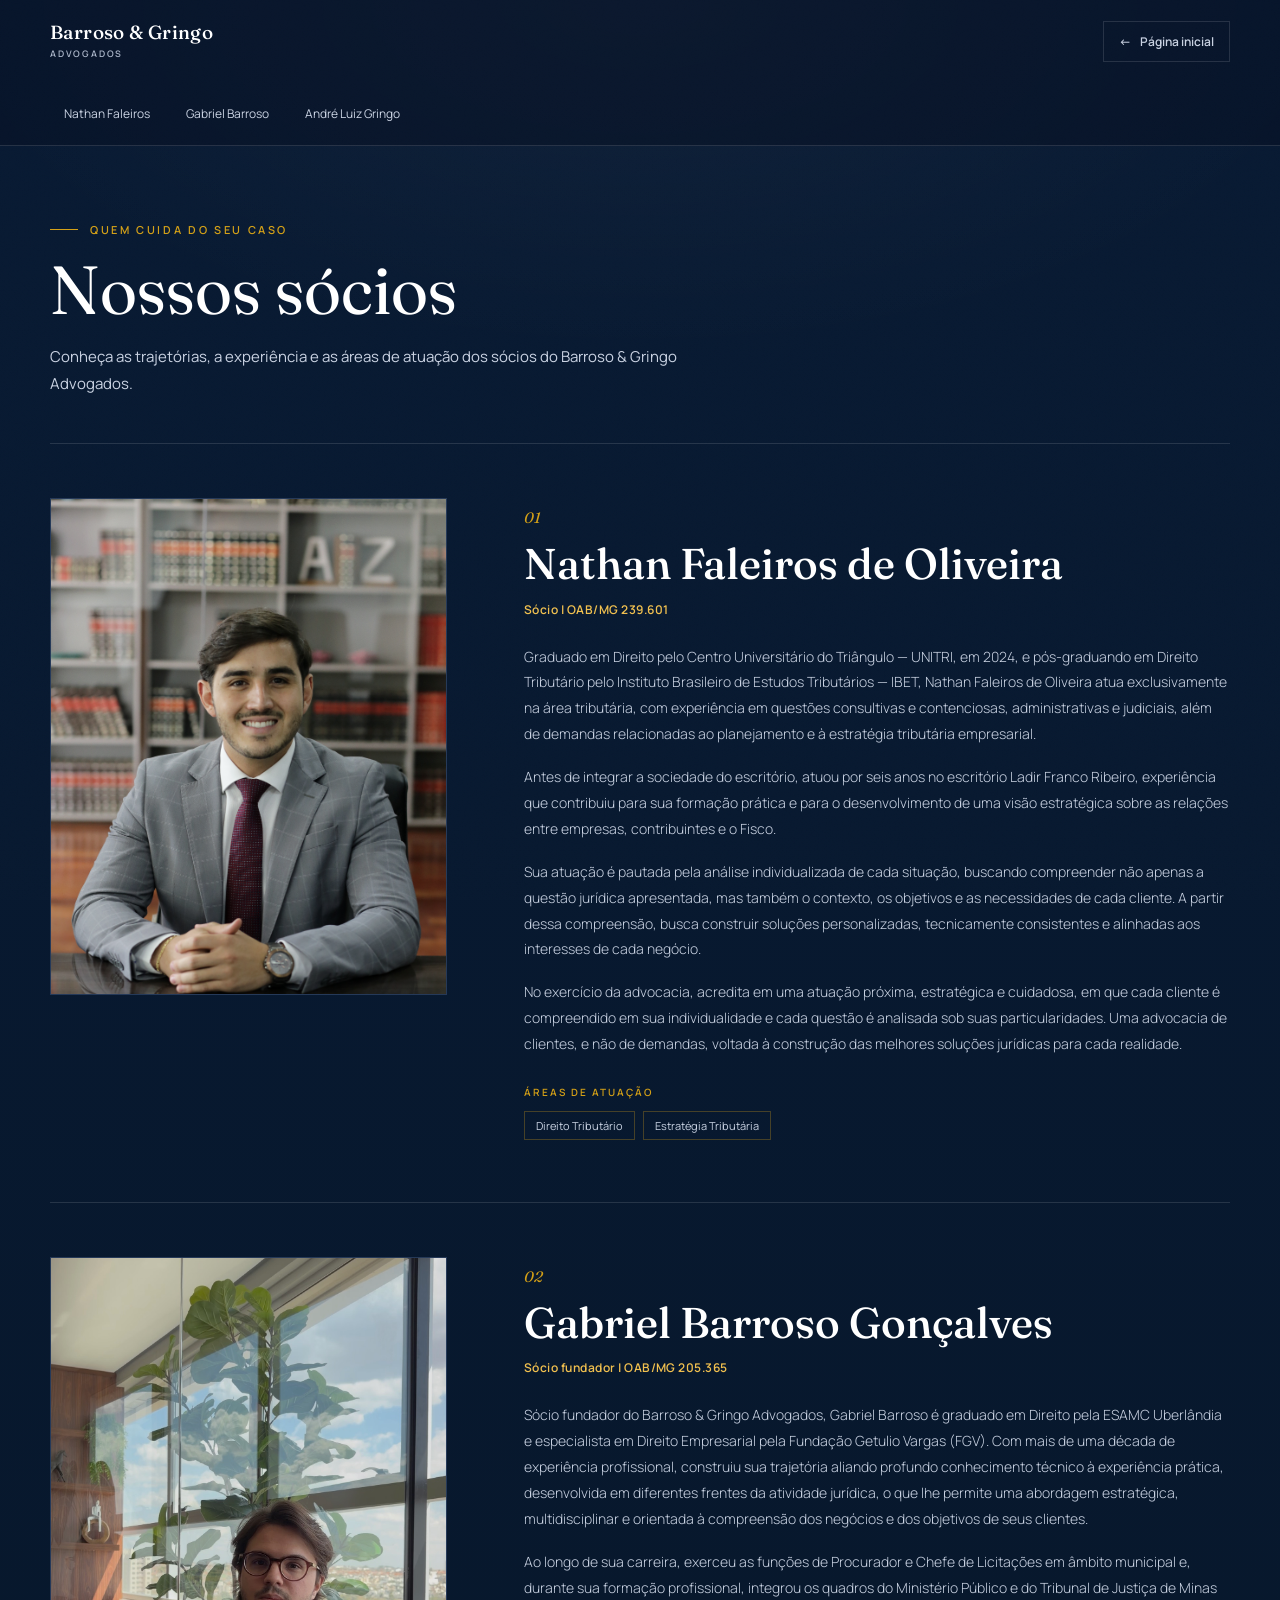
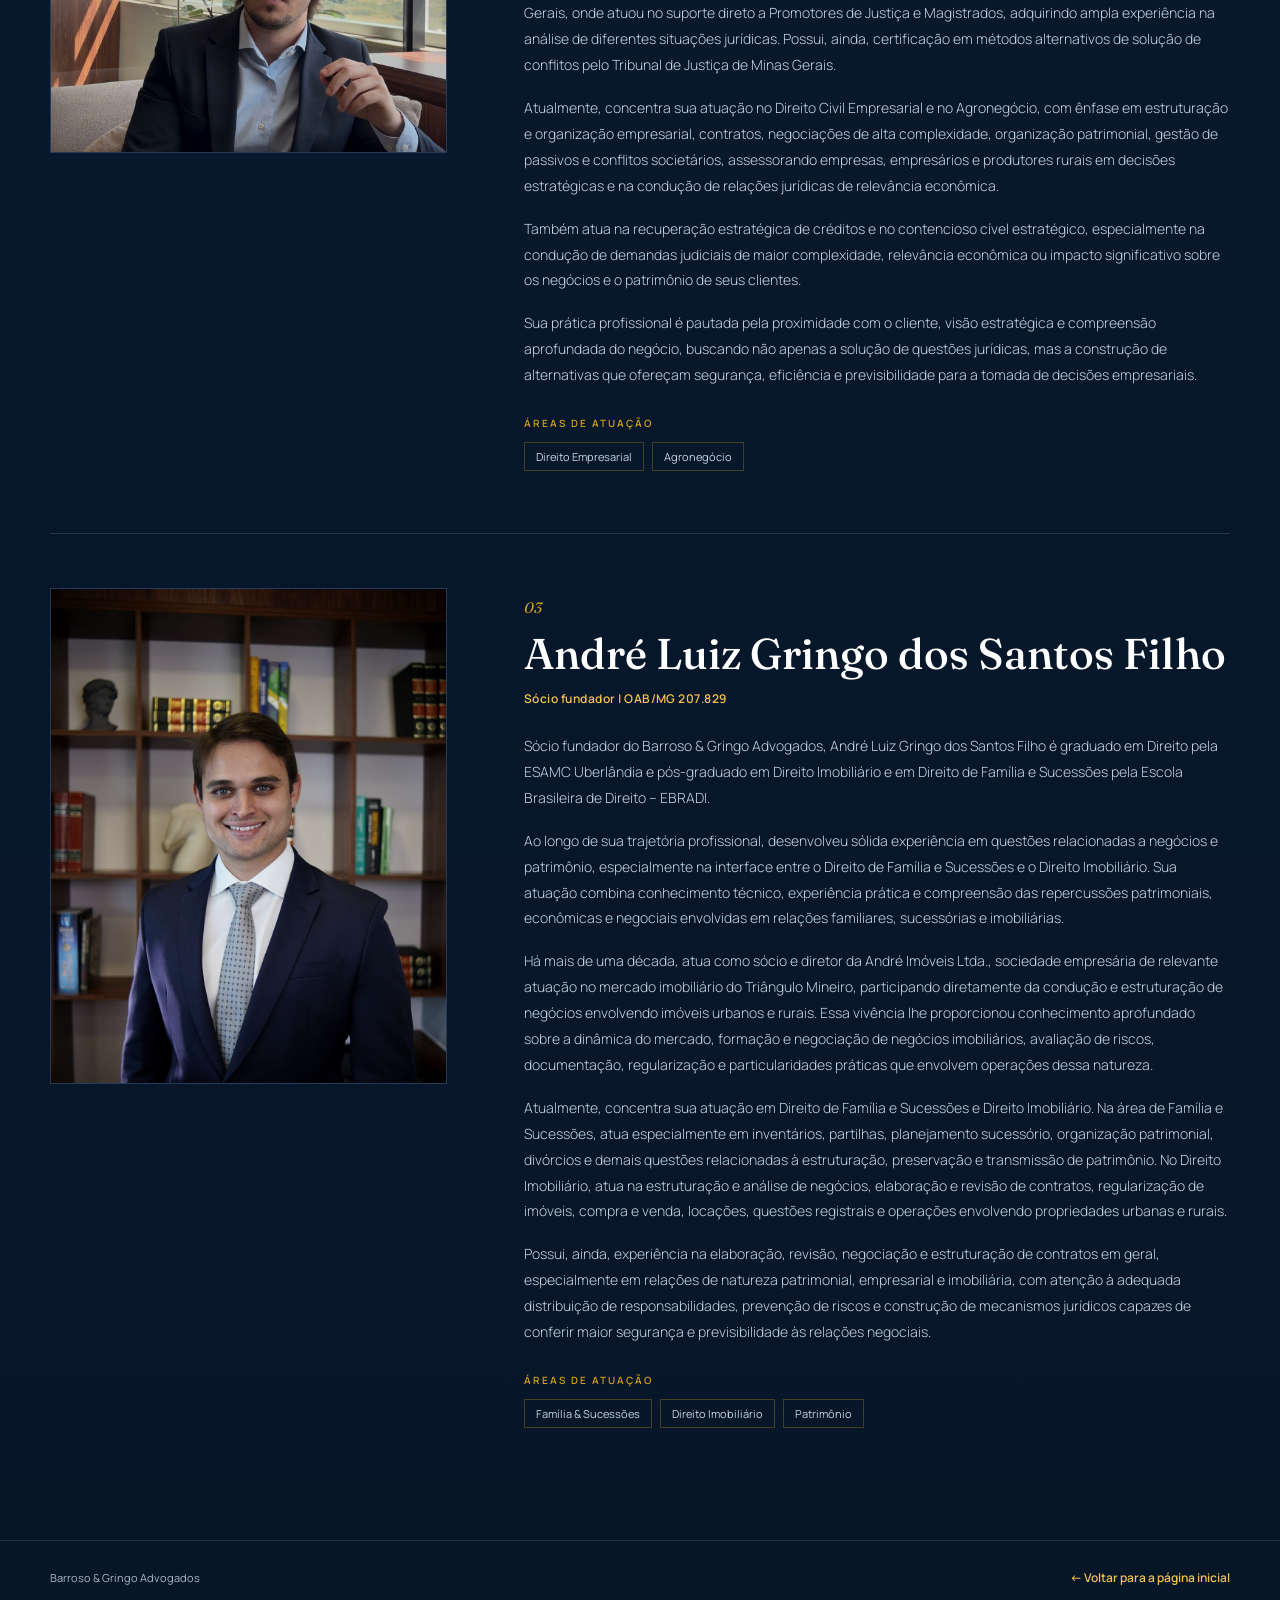
==== socios.html @ 0360c53a "Atualiza seção e página de sócios" ====
<!DOCTYPE html>
<html lang="pt-BR">
<head>
  <meta charset="UTF-8">
  <meta name="viewport" content="width=device-width, initial-scale=1.0">
  <meta name="description" content="Conheça os sócios do escritório Barroso &amp; Gringo Advogados, suas trajetórias profissionais e áreas de atuação.">
  <meta name="theme-color" content="#081a33">
  <meta property="og:type" content="website">
  <meta property="og:title" content="Sócios | Barroso &amp; Gringo Advogados">
  <meta property="og:description" content="Conheça os sócios do escritório Barroso &amp; Gringo Advogados e suas áreas de atuação.">
  <title>Sócios | Barroso &amp; Gringo Advogados</title>
  <link rel="preconnect" href="https://fonts.googleapis.com">
  <link rel="preconnect" href="https://fonts.gstatic.com" crossorigin>
  <link href="https://fonts.googleapis.com/css2?family=Fraunces:ital,opsz,wght@0,9..144,300;0,9..144,400;0,9..144,500;0,9..144,600;1,9..144,400;1,9..144,500&amp;family=Manrope:wght@300;400;500;600;700;800&amp;display=swap" rel="stylesheet">
  <style>
    :root {
      color-scheme: dark;
      --ink: #081a33;
      --ink-2: #0c2245;
      --cream: #fff;
      --cream-dim: #c9d2e2;
      --stone: #aab5c8;
      --gold: #d4a017;
      --gold-2: #f1c04f;
      --gold-dim: #a67d14;
      --hair: rgba(255, 255, 255, .12);
      --glass: rgba(255, 255, 255, .045);
      --maxw: 1180px;
    }

    * { box-sizing: border-box; }
    html { scroll-behavior: smooth; }
    body {
      margin: 0;
      background:
        radial-gradient(ellipse 1200px 600px at 50% 0%, rgba(255, 255, 255, .035), transparent 60%),
        linear-gradient(180deg, var(--ink) 0%, #071627 100%);
      color: var(--cream);
      font-family: 'Manrope', sans-serif;
      font-weight: 400;
      -webkit-font-smoothing: antialiased;
    }
    body::before {
      content: "";
      position: fixed;
      inset: 0;
      z-index: 2;
      pointer-events: none;
      background-image: url("data:image/svg+xml,%3Csvg xmlns='http://www.w3.org/2000/svg' width='140' height='140'%3E%3Cfilter id='n'%3E%3CfeTurbulence type='fractalNoise' baseFrequency='0.85' numOctaves='2' stitchTiles='stitch'/%3E%3C/filter%3E%3Crect width='100%25' height='100%25' filter='url(%23n)'/%3E%3C/svg%3E");
      opacity: .035;
      mix-blend-mode: overlay;
    }
    a { color: inherit; text-decoration: none; }
    a:focus-visible { outline: 2px solid var(--gold-2); outline-offset: 5px; }
    img { display: block; max-width: 100%; }
    h1, h2, h3 { margin: 0; font-family: 'Fraunces', serif; font-weight: 500; }
    .wrap { width: min(100% - 64px, var(--maxw)); margin: 0 auto; }

    .site-header {
      position: relative;
      z-index: 1;
      border-bottom: 1px solid var(--hair);
      background: rgba(6, 17, 35, .52);
    }
    .header-row {
      min-height: 82px;
      display: flex;
      align-items: center;
      justify-content: space-between;
      gap: 24px;
    }
    .brand {
      font: 500 19px/1.15 'Fraunces', serif;
      letter-spacing: .02em;
    }
    .brand small {
      display: block;
      margin-top: 5px;
      color: var(--stone);
      font: 600 9px/1.2 'Manrope', sans-serif;
      letter-spacing: .2em;
      text-transform: uppercase;
    }
    .home-link, .profile-nav a {
      transition: color .2s ease, border-color .2s ease, background .2s ease;
    }
    .home-link {
      display: inline-flex;
      align-items: center;
      gap: 9px;
      padding: 11px 15px;
      border: 1px solid var(--hair);
      color: var(--cream-dim);
      font-size: 12px;
      font-weight: 600;
    }
    .home-link:hover, .profile-nav a:hover {
      border-color: rgba(212, 160, 23, .55);
      color: var(--gold-2);
    }
    .profile-nav {
      display: flex;
      gap: 8px;
      padding: 13px 0;
      overflow-x: auto;
      scrollbar-width: thin;
      scrollbar-color: var(--gold-dim) transparent;
    }
    .profile-nav a {
      flex: 0 0 auto;
      padding: 9px 13px;
      border: 1px solid transparent;
      color: var(--cream-dim);
      font-size: 12px;
    }

    .intro { padding: 76px 0 46px; }
    .eyebrow {
      display: flex;
      align-items: center;
      gap: 12px;
      color: var(--gold);
      font-size: 11px;
      font-weight: 600;
      letter-spacing: .24em;
      text-transform: uppercase;
    }
    .eyebrow::before { content: ""; width: 28px; height: 1px; background: currentColor; }
    h1 { margin-top: 17px; font-size: clamp(42px, 6vw, 68px); line-height: 1.05; font-weight: 400; }
    .intro p { max-width: 670px; margin: 18px 0 0; color: var(--cream-dim); font-size: 15px; line-height: 1.8; }

    .profiles { padding-bottom: 50px; }
    .profile {
      display: grid;
      grid-template-columns: minmax(240px, .72fr) minmax(0, 1.28fr);
      align-items: start;
      gap: clamp(32px, 6vw, 82px);
      padding: 54px 0 62px;
      border-top: 1px solid var(--hair);
      scroll-margin-top: 28px;
    }
    .profile-photo {
      position: relative;
      overflow: hidden;
      aspect-ratio: 4 / 5;
      background: var(--ink-2);
      border: 1px solid rgba(255, 255, 255, .1);
    }
    .profile-photo img { width: 100%; height: 100%; object-fit: cover; object-position: 50% 16%; filter: grayscale(.12) contrast(1.04); }
    .profile-copy { min-width: 0; padding-top: 8px; }
    .profile-number { color: var(--gold); font: italic 15px 'Fraunces', serif; }
    .profile h2 { margin-top: 12px; font-size: clamp(30px, 4vw, 43px); line-height: 1.12; }
    .profile-role { margin: 12px 0 0; color: var(--gold-2); font-size: 12px; font-weight: 600; letter-spacing: .04em; }
    .profile-bio { margin-top: 26px; }
    .profile-bio p { margin: 0 0 17px; color: var(--cream-dim); font-size: 14px; line-height: 1.85; font-weight: 300; }
    .profile-bio p:last-child { margin-bottom: 0; }
    .areas { margin-top: 28px; }
    .areas h3 { color: var(--gold); font: 600 10px 'Manrope', sans-serif; letter-spacing: .2em; text-transform: uppercase; }
    .area-list { display: flex; flex-wrap: wrap; gap: 8px; margin: 12px 0 0; padding: 0; list-style: none; }
    .area-list li { padding: 6px 11px; border: 1px solid rgba(212, 160, 23, .3); color: var(--cream-dim); font-size: 11px; }

    .site-footer { border-top: 1px solid var(--hair); padding: 28px 0 38px; }
    .footer-row { display: flex; align-items: center; justify-content: space-between; gap: 20px; }
    .site-footer p { margin: 0; color: var(--stone); font-size: 11px; }
    .back-top { color: var(--gold-2); font-size: 12px; font-weight: 600; }
    .back-top:hover { color: var(--cream); }

    @media (max-width: 720px) {
      .wrap { width: min(100% - 40px, var(--maxw)); }
      .header-row { min-height: 72px; gap: 12px; }
      .brand { font-size: 16px; }
      .brand small { font-size: 8px; }
      .home-link { padding: 10px 11px; font-size: 11px; }
      .profile-nav { margin: 0 -20px; padding: 10px 20px; }
      .intro { padding: 56px 0 34px; }
      .profile { grid-template-columns: minmax(0, 1fr); gap: 25px; padding: 38px 0 44px; }
      .profile-photo { width: min(100%, 390px); aspect-ratio: 4 / 4.5; }
      .profile-copy { padding-top: 0; }
      .profile-bio { margin-top: 20px; }
      .footer-row { align-items: flex-start; flex-direction: column; }
    }
    @media (prefers-reduced-motion: reduce) {
      html { scroll-behavior: auto; }
      *, *::before, *::after { transition-duration: .01ms !important; }
    }
  </style>
</head>
<body>
  <header class="site-header" id="topo">
    <div class="wrap">
      <div class="header-row">
        <a class="brand" href="index.html" aria-label="Barroso &amp; Gringo Advogados, página inicial">
          Barroso &amp; Gringo <small>Advogados</small>
        </a>
        <a class="home-link" href="index.html"><span aria-hidden="true">←</span> Página inicial</a>
      </div>
      <nav class="profile-nav" aria-label="Navegação pelos perfis dos sócios">
        <a href="#nathan-faleiros">Nathan Faleiros</a>
        <a href="#gabriel-barroso">Gabriel Barroso</a>
        <a href="#andre-gringo">André Luiz Gringo</a>
      </nav>
    </div>
  </header>

  <main>
    <section class="intro wrap" aria-labelledby="page-title">
      <span class="eyebrow">Quem cuida do seu caso</span>
      <h1 id="page-title">Nossos sócios</h1>
      <p>Conheça as trajetórias, a experiência e as áreas de atuação dos sócios do Barroso &amp; Gringo Advogados.</p>
    </section>

    <div class="profiles wrap">
      <section class="profile" id="nathan-faleiros" aria-labelledby="nathan-title">
        <div class="profile-photo">
          <img src="nathan-faleiros.jpg" alt="Retrato de Nathan Faleiros de Oliveira">
        </div>
        <div class="profile-copy">
          <span class="profile-number">01</span>
          <h2 id="nathan-title">Nathan Faleiros de Oliveira</h2>
          <p class="profile-role">Sócio | OAB/MG 239.601</p>
          <div class="profile-bio">
            <p>Graduado em Direito pelo Centro Universitário do Triângulo — UNITRI, em 2024, e pós-graduando em Direito Tributário pelo Instituto Brasileiro de Estudos Tributários — IBET, Nathan Faleiros de Oliveira atua exclusivamente na área tributária, com experiência em questões consultivas e contenciosas, administrativas e judiciais, além de demandas relacionadas ao planejamento e à estratégia tributária empresarial.</p>
            <p>Antes de integrar a sociedade do escritório, atuou por seis anos no escritório Ladir Franco Ribeiro, experiência que contribuiu para sua formação prática e para o desenvolvimento de uma visão estratégica sobre as relações entre empresas, contribuintes e o Fisco.</p>
            <p>Sua atuação é pautada pela análise individualizada de cada situação, buscando compreender não apenas a questão jurídica apresentada, mas também o contexto, os objetivos e as necessidades de cada cliente. A partir dessa compreensão, busca construir soluções personalizadas, tecnicamente consistentes e alinhadas aos interesses de cada negócio.</p>
            <p>No exercício da advocacia, acredita em uma atuação próxima, estratégica e cuidadosa, em que cada cliente é compreendido em sua individualidade e cada questão é analisada sob suas particularidades. Uma advocacia de clientes, e não de demandas, voltada à construção das melhores soluções jurídicas para cada realidade.</p>
          </div>
          <div class="areas">
            <h3>Áreas de atuação</h3>
            <ul class="area-list"><li>Direito Tributário</li><li>Estratégia Tributária</li></ul>
          </div>
        </div>
      </section>

      <section class="profile" id="gabriel-barroso" aria-labelledby="gabriel-title">
        <div class="profile-photo">
          <img src="gabriel-barroso.png" alt="Retrato de Gabriel Barroso Gonçalves">
        </div>
        <div class="profile-copy">
          <span class="profile-number">02</span>
          <h2 id="gabriel-title">Gabriel Barroso Gonçalves</h2>
          <p class="profile-role">Sócio fundador | OAB/MG 205.365</p>
          <div class="profile-bio">
            <p>Sócio fundador do Barroso &amp; Gringo Advogados, Gabriel Barroso é graduado em Direito pela ESAMC Uberlândia e especialista em Direito Empresarial pela Fundação Getulio Vargas (FGV). Com mais de uma década de experiência profissional, construiu sua trajetória aliando profundo conhecimento técnico à experiência prática, desenvolvida em diferentes frentes da atividade jurídica, o que lhe permite uma abordagem estratégica, multidisciplinar e orientada à compreensão dos negócios e dos objetivos de seus clientes.</p>
            <p>Ao longo de sua carreira, exerceu as funções de Procurador e Chefe de Licitações em âmbito municipal e, durante sua formação profissional, integrou os quadros do Ministério Público e do Tribunal de Justiça de Minas Gerais, onde atuou no suporte direto a Promotores de Justiça e Magistrados, adquirindo ampla experiência na análise de diferentes situações jurídicas. Possui, ainda, certificação em métodos alternativos de solução de conflitos pelo Tribunal de Justiça de Minas Gerais.</p>
            <p>Atualmente, concentra sua atuação no Direito Civil Empresarial e no Agronegócio, com ênfase em estruturação e organização empresarial, contratos, negociações de alta complexidade, organização patrimonial, gestão de passivos e conflitos societários, assessorando empresas, empresários e produtores rurais em decisões estratégicas e na condução de relações jurídicas de relevância econômica.</p>
            <p>Também atua na recuperação estratégica de créditos e no contencioso cível estratégico, especialmente na condução de demandas judiciais de maior complexidade, relevância econômica ou impacto significativo sobre os negócios e o patrimônio de seus clientes.</p>
            <p>Sua prática profissional é pautada pela proximidade com o cliente, visão estratégica e compreensão aprofundada do negócio, buscando não apenas a solução de questões jurídicas, mas a construção de alternativas que ofereçam segurança, eficiência e previsibilidade para a tomada de decisões empresariais.</p>
          </div>
          <div class="areas">
            <h3>Áreas de atuação</h3>
            <ul class="area-list"><li>Direito Empresarial</li><li>Agronegócio</li></ul>
          </div>
        </div>
      </section>

      <section class="profile" id="andre-gringo" aria-labelledby="andre-title">
        <div class="profile-photo">
          <img src="andre-luiz-gringo.jpg" alt="Retrato de André Luiz Gringo dos Santos Filho">
        </div>
        <div class="profile-copy">
          <span class="profile-number">03</span>
          <h2 id="andre-title">André Luiz Gringo dos Santos Filho</h2>
          <p class="profile-role">Sócio fundador | OAB/MG 207.829</p>
          <div class="profile-bio">
            <p>Sócio fundador do Barroso &amp; Gringo Advogados, André Luiz Gringo dos Santos Filho é graduado em Direito pela ESAMC Uberlândia e pós-graduado em Direito Imobiliário e em Direito de Família e Sucessões pela Escola Brasileira de Direito – EBRADI.</p>
            <p>Ao longo de sua trajetória profissional, desenvolveu sólida experiência em questões relacionadas a negócios e patrimônio, especialmente na interface entre o Direito de Família e Sucessões e o Direito Imobiliário. Sua atuação combina conhecimento técnico, experiência prática e compreensão das repercussões patrimoniais, econômicas e negociais envolvidas em relações familiares, sucessórias e imobiliárias.</p>
            <p>Há mais de uma década, atua como sócio e diretor da André Imóveis Ltda., sociedade empresária de relevante atuação no mercado imobiliário do Triângulo Mineiro, participando diretamente da condução e estruturação de negócios envolvendo imóveis urbanos e rurais. Essa vivência lhe proporcionou conhecimento aprofundado sobre a dinâmica do mercado, formação e negociação de negócios imobiliários, avaliação de riscos, documentação, regularização e particularidades práticas que envolvem operações dessa natureza.</p>
            <p>Atualmente, concentra sua atuação em Direito de Família e Sucessões e Direito Imobiliário. Na área de Família e Sucessões, atua especialmente em inventários, partilhas, planejamento sucessório, organização patrimonial, divórcios e demais questões relacionadas à estruturação, preservação e transmissão de patrimônio. No Direito Imobiliário, atua na estruturação e análise de negócios, elaboração e revisão de contratos, regularização de imóveis, compra e venda, locações, questões registrais e operações envolvendo propriedades urbanas e rurais.</p>
            <p>Possui, ainda, experiência na elaboração, revisão, negociação e estruturação de contratos em geral, especialmente em relações de natureza patrimonial, empresarial e imobiliária, com atenção à adequada distribuição de responsabilidades, prevenção de riscos e construção de mecanismos jurídicos capazes de conferir maior segurança e previsibilidade às relações negociais.</p>
          </div>
          <div class="areas">
            <h3>Áreas de atuação</h3>
            <ul class="area-list"><li>Família &amp; Sucessões</li><li>Direito Imobiliário</li><li>Patrimônio</li></ul>
          </div>
        </div>
      </section>
    </div>
  </main>

  <footer class="site-footer">
    <div class="wrap footer-row">
      <p>Barroso &amp; Gringo Advogados</p>
      <a class="back-top" href="index.html">← Voltar para a página inicial</a>
    </div>
  </footer>
</body>
</html>
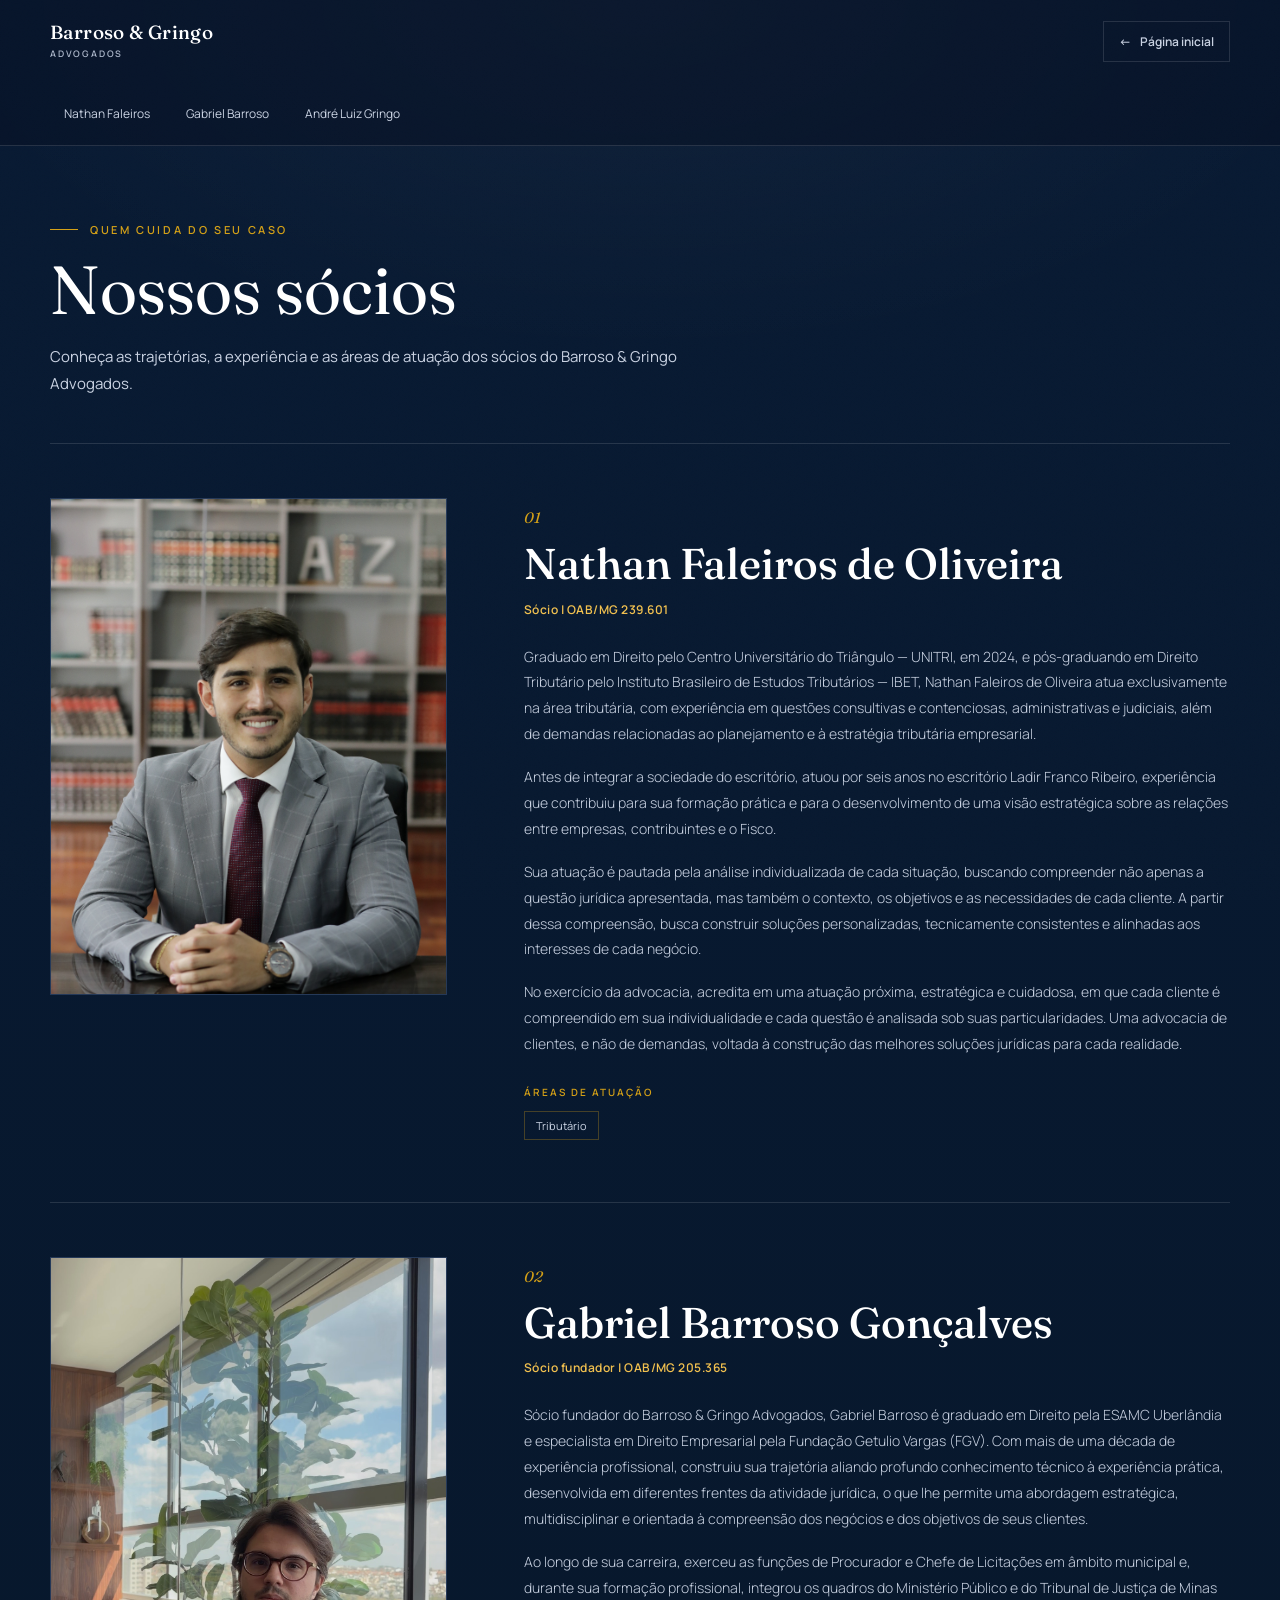
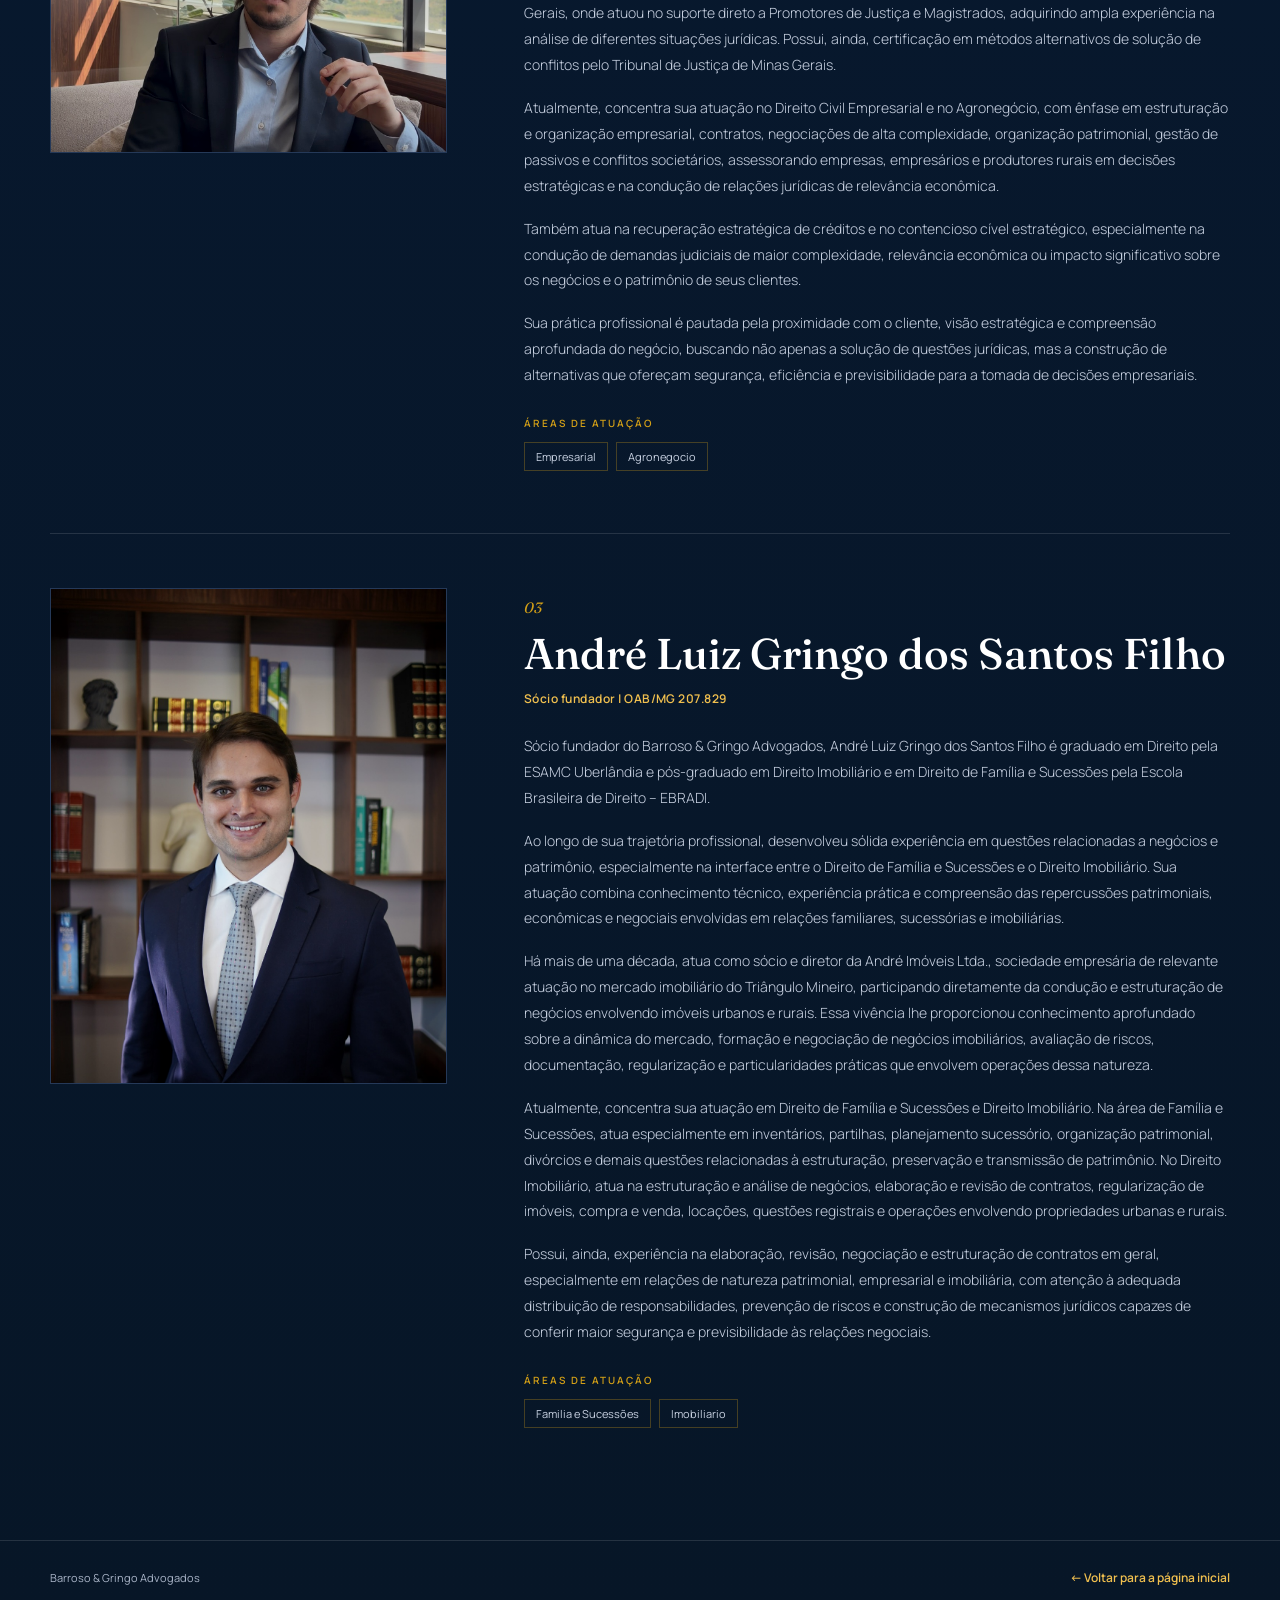
==== commit adf0705a: "Atualiza áreas de atuação" ====
--- a/socios.html
+++ b/socios.html
@@ -226,7 +226,7 @@
           </div>
           <div class="areas">
             <h3>Áreas de atuação</h3>
-            <ul class="area-list"><li>Direito Tributário</li><li>Estratégia Tributária</li></ul>
+            <ul class="area-list"><li>Tributário</li></ul>
           </div>
         </div>
       </section>
@@ -248,7 +248,7 @@
           </div>
           <div class="areas">
             <h3>Áreas de atuação</h3>
-            <ul class="area-list"><li>Direito Empresarial</li><li>Agronegócio</li></ul>
+            <ul class="area-list"><li>Empresarial</li><li>Agronegocio</li></ul>
           </div>
         </div>
       </section>
@@ -270,7 +270,7 @@
           </div>
           <div class="areas">
             <h3>Áreas de atuação</h3>
-            <ul class="area-list"><li>Família &amp; Sucessões</li><li>Direito Imobiliário</li><li>Patrimônio</li></ul>
+            <ul class="area-list"><li>Familia e Sucessões</li><li>Imobiliario</li></ul>
           </div>
         </div>
       </section>
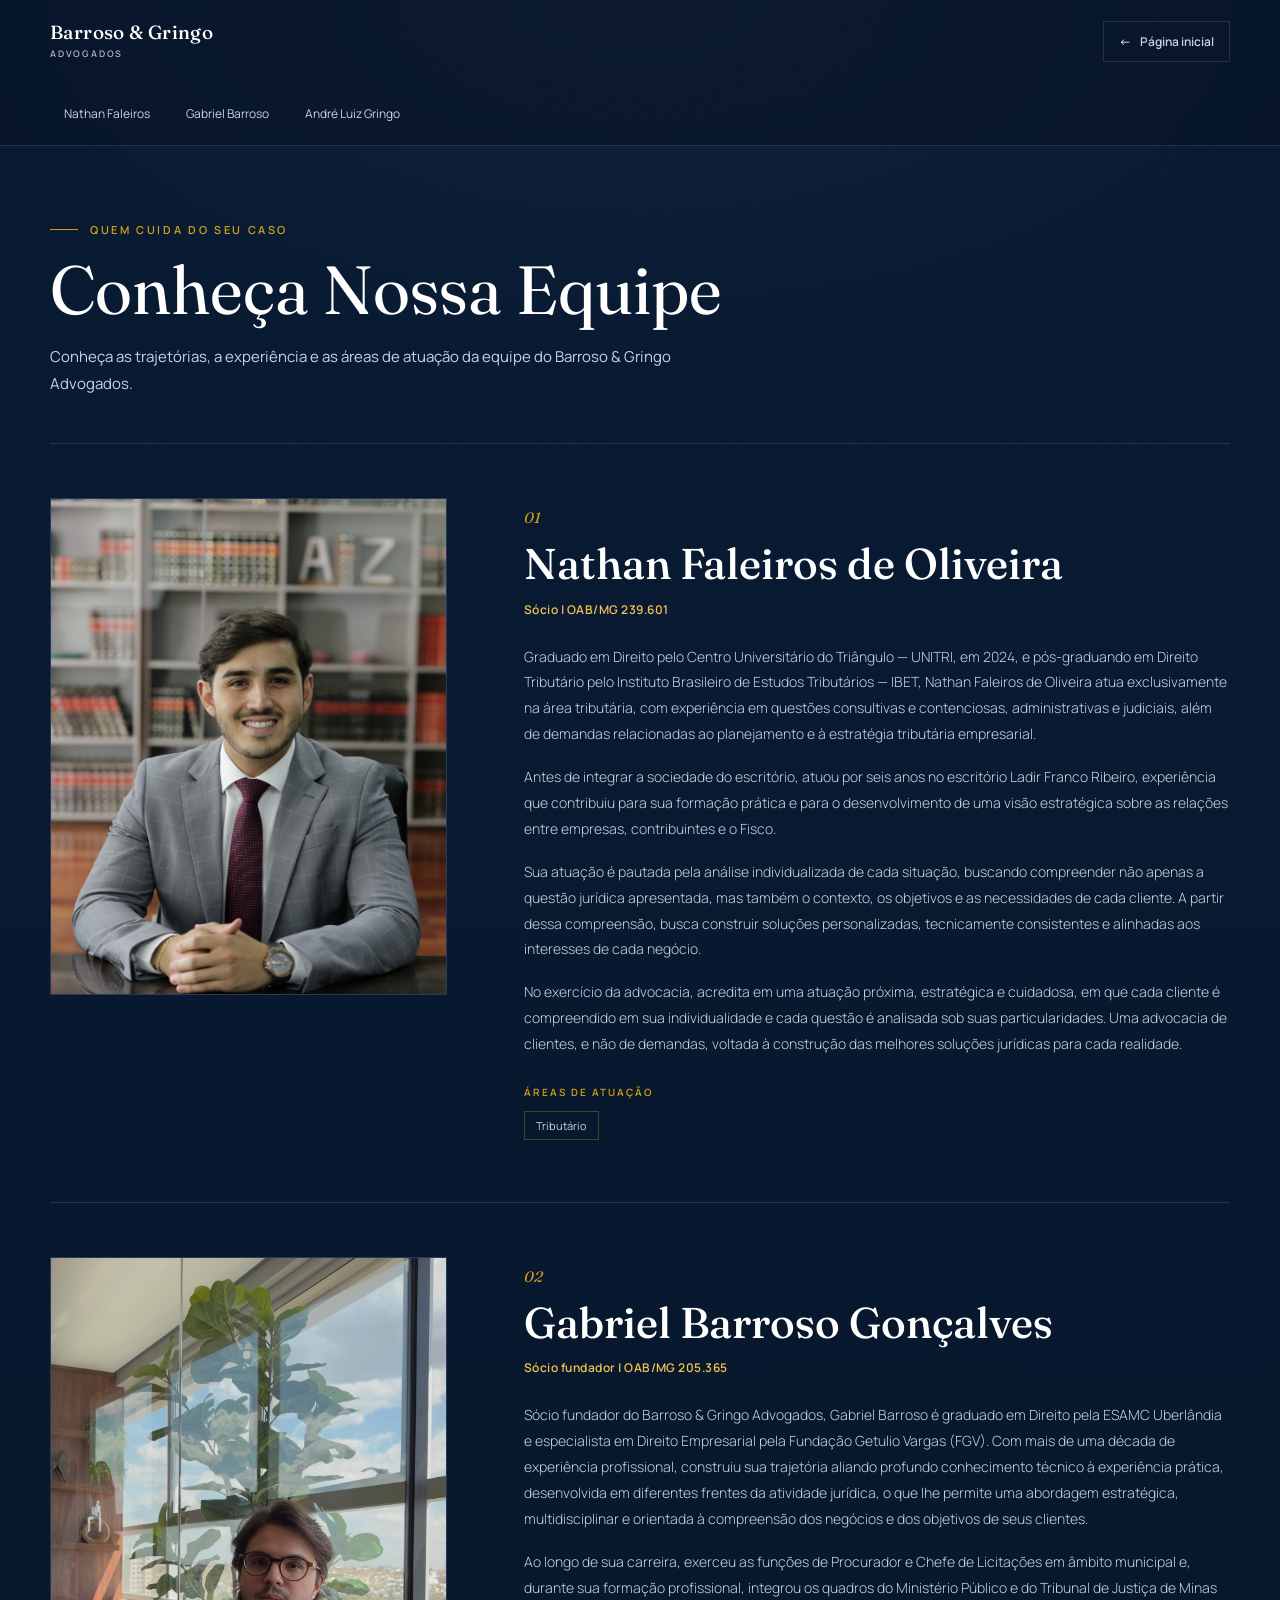
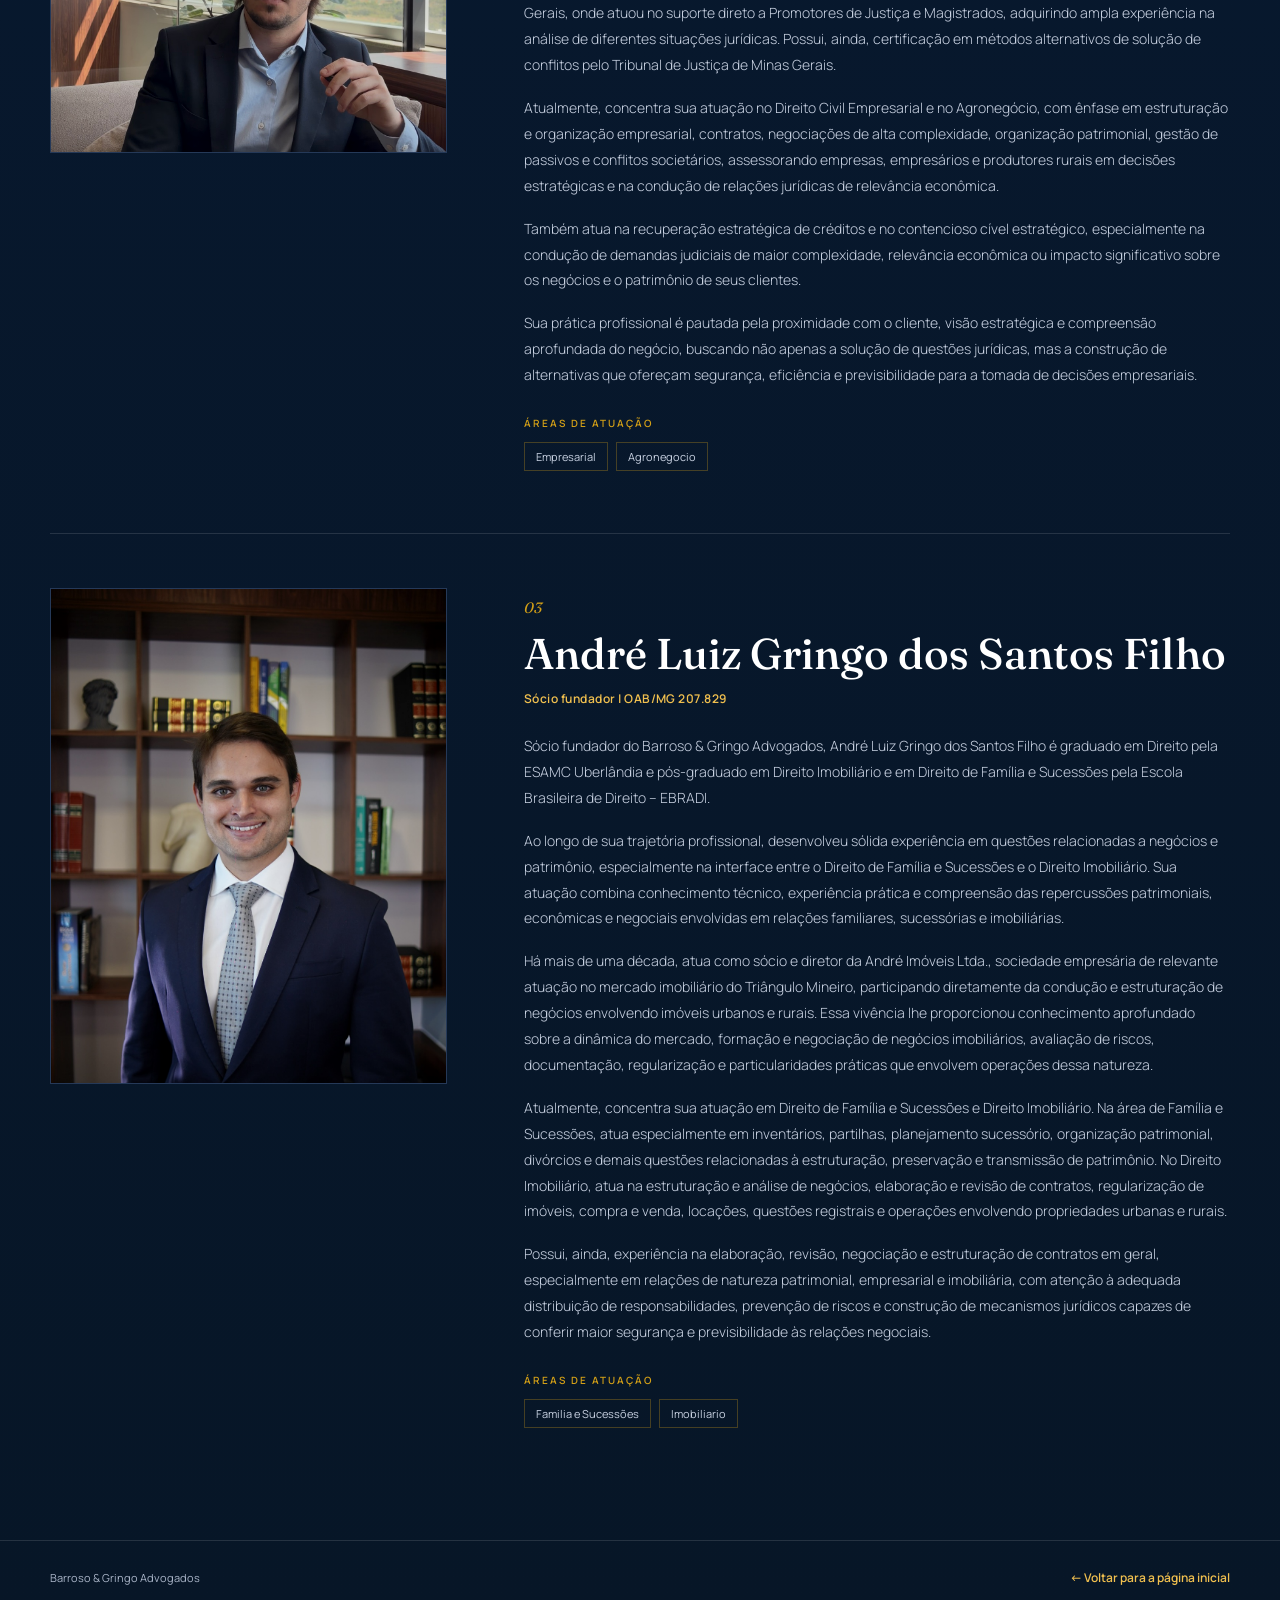
==== commit b8067a66: "Atualiza conteúdo e apresentação do site Co-authored-by: Copilot <223556219+Copilot@users.noreply.gi" ====
--- a/socios.html
+++ b/socios.html
@@ -3,12 +3,12 @@
 <head>
   <meta charset="UTF-8">
   <meta name="viewport" content="width=device-width, initial-scale=1.0">
-  <meta name="description" content="Conheça os sócios do escritório Barroso &amp; Gringo Advogados, suas trajetórias profissionais e áreas de atuação.">
+  <meta name="description" content="Conheça a equipe do escritório Barroso &amp; Gringo Advogados, suas trajetórias profissionais e áreas de atuação.">
   <meta name="theme-color" content="#081a33">
   <meta property="og:type" content="website">
-  <meta property="og:title" content="Sócios | Barroso &amp; Gringo Advogados">
-  <meta property="og:description" content="Conheça os sócios do escritório Barroso &amp; Gringo Advogados e suas áreas de atuação.">
-  <title>Sócios | Barroso &amp; Gringo Advogados</title>
+  <meta property="og:title" content="Conheça Nossa Equipe | Barroso &amp; Gringo Advogados">
+  <meta property="og:description" content="Conheça a equipe do escritório Barroso &amp; Gringo Advogados e suas áreas de atuação.">
+  <title>Conheça Nossa Equipe | Barroso &amp; Gringo Advogados</title>
   <link rel="preconnect" href="https://fonts.googleapis.com">
   <link rel="preconnect" href="https://fonts.gstatic.com" crossorigin>
   <link href="https://fonts.googleapis.com/css2?family=Fraunces:ital,opsz,wght@0,9..144,300;0,9..144,400;0,9..144,500;0,9..144,600;1,9..144,400;1,9..144,500&amp;family=Manrope:wght@300;400;500;600;700;800&amp;display=swap" rel="stylesheet">
@@ -194,7 +194,7 @@
         </a>
         <a class="home-link" href="index.html"><span aria-hidden="true">←</span> Página inicial</a>
       </div>
-      <nav class="profile-nav" aria-label="Navegação pelos perfis dos sócios">
+      <nav class="profile-nav" aria-label="Navegação pelos perfis da equipe">
         <a href="#nathan-faleiros">Nathan Faleiros</a>
         <a href="#gabriel-barroso">Gabriel Barroso</a>
         <a href="#andre-gringo">André Luiz Gringo</a>
@@ -205,8 +205,8 @@
   <main>
     <section class="intro wrap" aria-labelledby="page-title">
       <span class="eyebrow">Quem cuida do seu caso</span>
-      <h1 id="page-title">Nossos sócios</h1>
-      <p>Conheça as trajetórias, a experiência e as áreas de atuação dos sócios do Barroso &amp; Gringo Advogados.</p>
+      <h1 id="page-title">Conheça Nossa Equipe</h1>
+      <p>Conheça as trajetórias, a experiência e as áreas de atuação da equipe do Barroso &amp; Gringo Advogados.</p>
     </section>
 
     <div class="profiles wrap">
